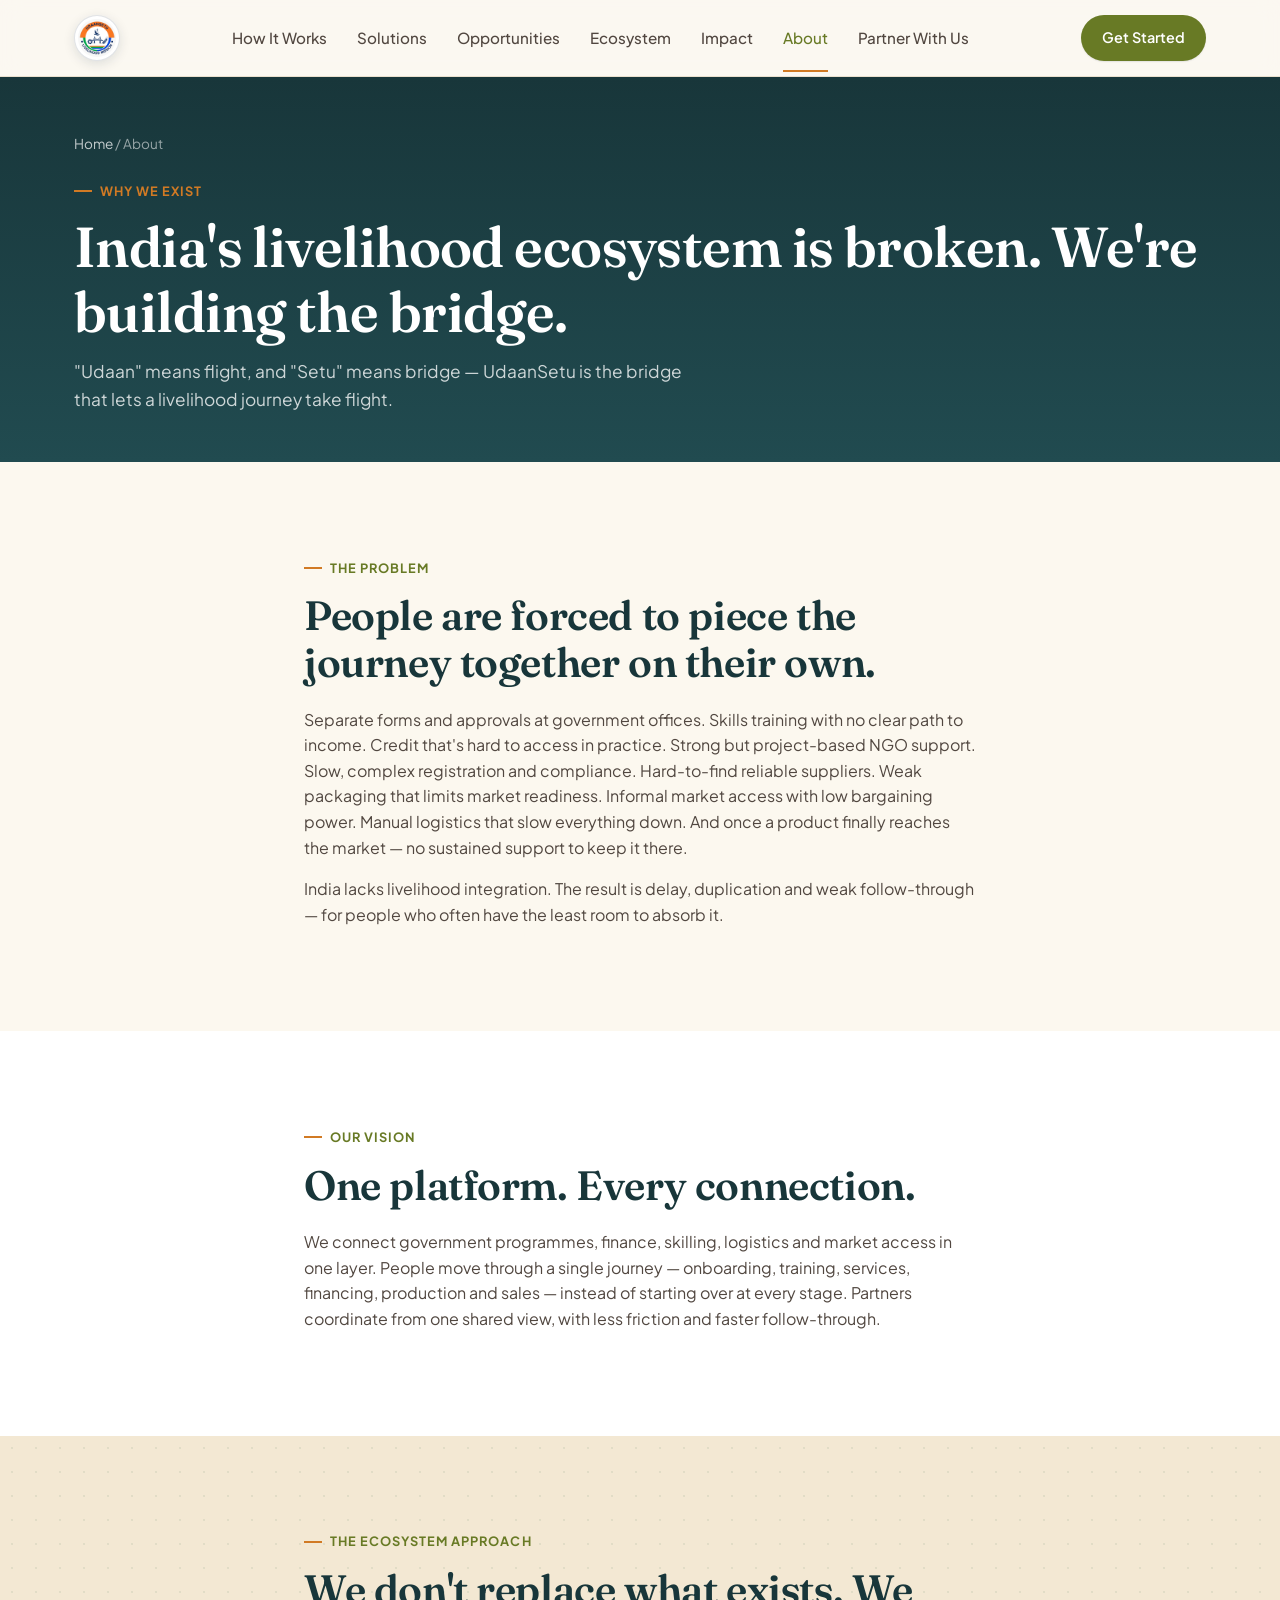
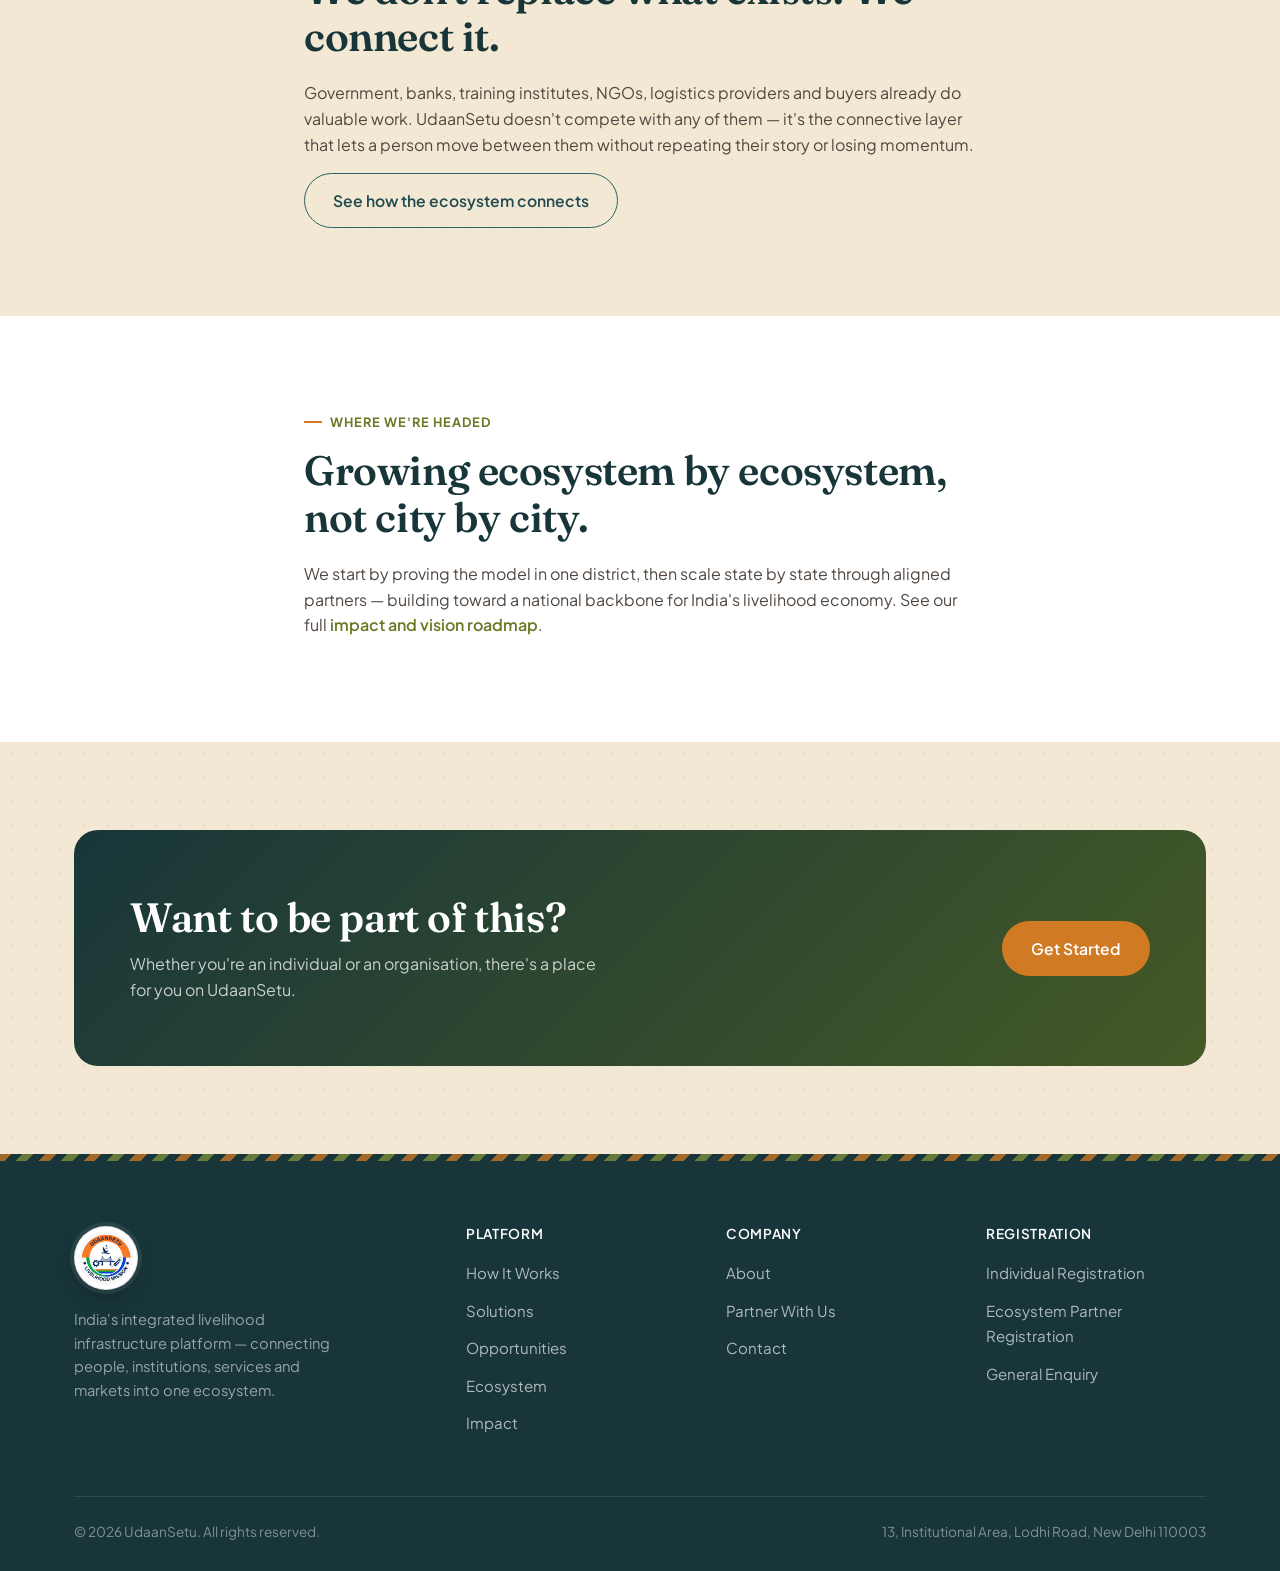
==== pages/about.html @ 78b19606 "Add new pages for Impact, Opportunities, Partner With Us, and Solutions sections in UdaanSetu websit" ====
<!DOCTYPE html>
<html lang="en">
<head>
<meta charset="UTF-8">
<meta name="viewport" content="width=device-width, initial-scale=1.0">
<title>About — UdaanSetu</title>
<meta name="description" content="Why UdaanSetu exists, the problem it solves, and the ecosystem approach behind it.">
<link rel="icon" href="../assets/logo/favicon.svg" type="image/svg+xml">
<link rel="preconnect" href="https://fonts.googleapis.com">
<link rel="preconnect" href="https://fonts.gstatic.com" crossorigin>
<link href="https://fonts.googleapis.com/css2?family=Fraunces:ital,wght@0,500;0,600;0,700;1,500;1,600&family=Plus+Jakarta+Sans:wght@400;500;600;700;800&display=swap" rel="stylesheet">
<link rel="stylesheet" href="../css/style.css">
</head>
<body>
<header class="navbar">
  <div class="container">
    <a href="../index.html" class="nav-logo"><img src="../assets/logo/logo.jpg" alt="UdaanSetu"></a>
    <nav class="nav-links" aria-label="Primary">
      <a href="how-it-works.html">How It Works</a>
      <a href="solutions.html">Solutions</a>
      <a href="opportunities.html">Opportunities</a>
      <a href="ecosystem.html">Ecosystem</a>
      <a href="impact.html">Impact</a>
      <a href="about.html" class="active">About</a>
      <a href="partner.html">Partner With Us</a>
    </nav>
    <div class="nav-cta"><button class="btn btn-primary btn-sm" data-open-modal>Get Started</button></div>
    <button class="nav-toggle" aria-label="Open menu" aria-expanded="false"><span></span></button>
  </div>
  <div class="mobile-menu">
    <a href="how-it-works.html">How It Works</a>
    <a href="solutions.html">Solutions</a>
    <a href="opportunities.html">Opportunities</a>
    <a href="ecosystem.html">Ecosystem</a>
    <a href="impact.html">Impact</a>
    <a href="about.html">About</a>
    <a href="partner.html">Partner With Us</a>
    <a href="contact.html">Contact</a>
    <div class="mobile-cta"><button class="btn btn-primary btn-block" data-open-modal>Get Started</button></div>
  </div>
</header>

<section class="page-hero">
  <div class="container">
    <div class="breadcrumb"><a href="../index.html">Home</a> / About</div>
    <span class="eyebrow">Why we exist</span>
    <h1>India's livelihood ecosystem is broken. We're building the bridge.</h1>
    <p>"Udaan" means flight, and "Setu" means bridge — UdaanSetu is the bridge that lets a livelihood journey take flight.</p>
  </div>
</section>

<section class="reveal">
  <div class="container section-narrow">
    <span class="eyebrow">The problem</span>
    <h2>People are forced to piece the journey together on their own.</h2>
    <p>Separate forms and approvals at government offices. Skills training with no clear path to income. Credit that's hard to access in practice. Strong but project-based NGO support. Slow, complex registration and compliance. Hard-to-find reliable suppliers. Weak packaging that limits market readiness. Informal market access with low bargaining power. Manual logistics that slow everything down. And once a product finally reaches the market — no sustained support to keep it there.</p>
    <p>India lacks livelihood integration. The result is delay, duplication and weak follow-through — for people who often have the least room to absorb it.</p>
  </div>
</section>

<section class="bg-white reveal">
  <div class="container section-narrow">
    <span class="eyebrow">Our vision</span>
    <h2>One platform. Every connection.</h2>
    <p>We connect government programmes, finance, skilling, logistics and market access in one layer. People move through a single journey — onboarding, training, services, financing, production and sales — instead of starting over at every stage. Partners coordinate from one shared view, with less friction and faster follow-through.</p>
  </div>
</section>

<section class="bg-cream reveal">
  <div class="container section-narrow">
    <span class="eyebrow">The ecosystem approach</span>
    <h2>We don't replace what exists. We connect it.</h2>
    <p>Government, banks, training institutes, NGOs, logistics providers and buyers already do valuable work. UdaanSetu doesn't compete with any of them — it's the connective layer that lets a person move between them without repeating their story or losing momentum.</p>
    <a class="btn btn-secondary" href="ecosystem.html">See how the ecosystem connects</a>
  </div>
</section>

<section class="bg-white reveal">
  <div class="container section-narrow">
    <span class="eyebrow">Where we're headed</span>
    <h2>Growing ecosystem by ecosystem, not city by city.</h2>
    <p>We start by proving the model in one district, then scale state by state through aligned partners — building toward a national backbone for India's livelihood economy. See our full <a href="impact.html" style="color:var(--green-600);font-weight:600;">impact and vision roadmap</a>.</p>
  </div>
</section>

<section class="bg-cream reveal">
  <div class="container">
    <div class="cta-band">
      <div>
        <h2>Want to be part of this?</h2>
        <p>Whether you're an individual or an organisation, there's a place for you on UdaanSetu.</p>
      </div>
      <div class="actions">
        <button class="btn btn-saffron" data-open-modal>Get Started</button>
      </div>
    </div>
  </div>
</section>
<footer class="footer">
  <div class="container">
    <div class="footer-grid">
      <div class="footer-brand">
        <a href="../index.html" class="nav-logo"><img src="../assets/logo/logo.jpg" alt="UdaanSetu"></a>
        <p>India's integrated livelihood infrastructure platform — connecting people, institutions, services and markets into one ecosystem.</p>
      </div>
      <div>
        <h4>Platform</h4>
        <ul>
          <li><a href="how-it-works.html">How It Works</a></li>
          <li><a href="solutions.html">Solutions</a></li>
          <li><a href="opportunities.html">Opportunities</a></li>
          <li><a href="ecosystem.html">Ecosystem</a></li>
          <li><a href="impact.html">Impact</a></li>
        </ul>
      </div>
      <div>
        <h4>Company</h4>
        <ul>
          <li><a href="about.html">About</a></li>
          <li><a href="partner.html">Partner With Us</a></li>
          <li><a href="contact.html">Contact</a></li>
        </ul>
      </div>
      <div>
        <h4>Registration</h4>
        <ul>
          <li><a href="#" data-form="individual" target="_blank" rel="noopener">Individual Registration</a></li>
          <li><a href="#" data-form="partner" target="_blank" rel="noopener">Ecosystem Partner Registration</a></li>
          <li><a href="#" data-form="enquiry" target="_blank" rel="noopener">General Enquiry</a></li>
        </ul>
      </div>
    </div>
    <div class="footer-bottom">
      <span>© <span data-year></span> UdaanSetu. All rights reserved.</span>
      <span data-contact="address"></span>
    </div>
  </div>
</footer>
<div class="modal-overlay">
  <div class="modal" role="dialog" aria-modal="true" aria-labelledby="modalTitle">
    <button class="modal-close" data-close-modal aria-label="Close">✕</button>
    <h3 id="modalTitle">How would you like to participate?</h3>
    <p>Pick the option that fits you — it opens the right registration form.</p>
    <a href="#" class="modal-option" data-form="individual" target="_blank" rel="noopener">
      <span><span class="opt-title">I'm an Individual</span><span class="opt-sub">Start or grow my livelihood</span></span>
      <span class="opt-arrow">→</span>
    </a>
    <a href="#" class="modal-option" data-form="partner" target="_blank" rel="noopener">
      <span><span class="opt-title">I'm an Organization / Partner</span><span class="opt-sub">Offer services, programmes or opportunities</span></span>
      <span class="opt-arrow">→</span>
    </a>
    <a href="#" class="modal-option" data-form="enquiry" target="_blank" rel="noopener">
      <span><span class="opt-title">I have a General Enquiry</span><span class="opt-sub">Ask us a question</span></span>
      <span class="opt-arrow">→</span>
    </a>
  </div>
</div>
<script src="../js/config.js"></script>
<script src="../js/main.js"></script>
</body>
</html>
---- css/style.css ----
/* ==========================================================================
   UdaanSetu — Design System
  Palette: textile-inspired teal + burgundy + saffron, on warm light neutral
   Type: Fraunces (display serif, echoes the brand's italic logotype) + Plus Jakarta Sans (body/UI)
   ========================================================================== */

:root {
  /* Color tokens */
  --navy-950: #18363A;
  --navy-900: #214B50;
  --navy-800: #2C6267;
  --navy-700: #3C7472;
  --navy-600: #5A8A7B;
  --green-700: #52641F;
  --green-600: #687A25;
  --green-500: #81913D;
  --green-100: #E9ECD7;
  --saffron-600: #A9581D;
  --saffron-500: #D17A24;
  --saffron-100: #F5E3C7;
  --terracotta-600: #8F2C3E;
  --cream-50: #FCF8EF;
  --cream-100: #F3E8D3;
  --white: #FFFFFF;
  --ink-900: #241F1D;
  --ink-700: #514740;
  --ink-500: #786C60;
  --ink-300: #9BA5AC;
  --border: #DCCCB4;
  --border-soft: #EAE0CE;

  /* Type */
  --font-display: "Fraunces", "Georgia", serif;
  --font-body: "Plus Jakarta Sans", -apple-system, BlinkMacSystemFont, "Segoe UI", sans-serif;

  /* Spacing / layout */
  --container: 1180px;
  --radius-sm: 10px;
  --radius-md: 16px;
  --radius-lg: 24px;
  --shadow-sm: 0 1px 2px rgba(10, 31, 48, 0.06), 0 1px 1px rgba(10, 31, 48, 0.04);
  --shadow-md: 0 8px 24px rgba(10, 31, 48, 0.08);
  --shadow-lg: 0 20px 50px rgba(10, 31, 48, 0.12);
}

*, *::before, *::after { box-sizing: border-box; }
html { scroll-behavior: smooth; overflow-x: hidden; }

@media (prefers-reduced-motion: reduce) {
  html { scroll-behavior: auto; }
  *, *::before, *::after {
    animation-duration: 0.01ms !important;
    animation-iteration-count: 1 !important;
    transition-duration: 0.01ms !important;
    scroll-behavior: auto !important;
  }
}

body {
  margin: 0;
  font-family: var(--font-body);
  background: var(--cream-50);
  color: var(--ink-900);
  line-height: 1.6;
  font-size: 16px;
  -webkit-font-smoothing: antialiased;
  overflow-x: hidden;
}

img, svg, video { max-width: 100%; display: block; }
a { color: inherit; text-decoration: none; }
ul { margin: 0; padding: 0; list-style: none; }
button { font: inherit; cursor: pointer; }

h1, h2, h3, h4 {
  font-family: var(--font-display);
  color: var(--navy-950);
  margin: 0 0 0.5em;
  line-height: 1.15;
  font-weight: 600;
  letter-spacing: -0.01em;
}

h1 { font-size: clamp(2.4rem, 4.4vw, 3.6rem); }
h2 { font-size: clamp(1.9rem, 3.2vw, 2.6rem); }
h3 { font-size: 1.4rem; }
h4 { font-size: 1.1rem; }

p { margin: 0 0 1em; color: var(--ink-700); }

.container {
  width: 100%;
  max-width: var(--container);
  margin: 0 auto;
  padding: 0 clamp(16px, 4vw, 24px);
}

section { padding: 88px 0; }
@media (max-width: 768px) { section { padding: 56px 0; } }

.section-narrow { max-width: 720px; }

.eyebrow {
  display: inline-flex;
  align-items: center;
  gap: 8px;
  font-family: var(--font-body);
  font-size: 0.8rem;
  font-weight: 700;
  letter-spacing: 0.08em;
  text-transform: uppercase;
  color: var(--green-600);
  margin-bottom: 14px;
}
.eyebrow::before {
  content: "";
  width: 18px;
  height: 2px;
  background: var(--saffron-500);
  display: inline-block;
}

.section-head { max-width: 640px; margin-bottom: 48px; }
.section-head p { font-size: 1.08rem; color: var(--ink-500); }
.section-head.center { margin-left: auto; margin-right: auto; text-align: center; }

/* ---------- Buttons ---------- */
.btn {
  display: inline-flex;
  align-items: center;
  justify-content: center;
  gap: 8px;
  padding: 14px 28px;
  border-radius: 100px;
  font-weight: 600;
  font-size: 0.98rem;
  border: 1.5px solid transparent;
  min-height: 44px;
  transition: transform 0.18s ease, box-shadow 0.18s ease, background 0.18s ease, color 0.18s ease, border-color 0.18s ease;
  white-space: nowrap;
}
.btn:focus-visible {
  outline: 3px solid var(--saffron-500);
  outline-offset: 2px;
}
.btn-primary {
  background: var(--green-600);
  color: var(--white);
  box-shadow: var(--shadow-sm);
}
.btn-primary:hover { background: var(--green-700); transform: translateY(-1px); box-shadow: var(--shadow-md); }

.btn-secondary {
  background: transparent;
  color: var(--navy-900);
  border-color: var(--navy-800);
}
.btn-secondary:hover { background: var(--navy-900); color: var(--white); transform: translateY(-1px); }

.btn-ghost {
  background: var(--white);
  color: var(--navy-900);
  border-color: var(--border);
}
.btn-ghost:hover { border-color: var(--navy-800); }

.btn-saffron {
  background: var(--saffron-500);
  color: var(--white);
}
.btn-saffron:hover { background: var(--saffron-600); transform: translateY(-1px); box-shadow: var(--shadow-md); }

.btn-sm { padding: 10px 20px; font-size: 0.9rem; }
.btn-block { width: 100%; }

/* ---------- Navbar ---------- */
.navbar {
  position: sticky;
  top: 0;
  z-index: 100;
  background: rgba(251, 248, 242, 0.88);
  backdrop-filter: blur(10px);
  border-bottom: 1px solid var(--border-soft);
}
.navbar .container {
  display: flex;
  align-items: center;
  justify-content: space-between;
  height: 76px;
  min-width: 0;
}
.nav-logo {
  display: flex;
  align-items: center;
  gap: 10px;
  font-family: var(--font-display);
  font-style: italic;
  font-weight: 600;
  font-size: 1.5rem;
  color: var(--navy-950);
  min-width: 0;
}
.nav-logo img {
  width: auto;
  height: 46px;
  aspect-ratio: 1;
  object-fit: contain;
  flex: 0 0 auto;
  padding: 3px;
  background: var(--white);
  border: 1px solid rgba(10, 31, 48, 0.12);
  border-radius: 50%;
  box-shadow: 0 3px 12px rgba(10, 31, 48, 0.12);
}
.nav-logo .dot { color: var(--saffron-500); font-style: normal; }
.nav-links {
  display: flex;
  align-items: center;
  gap: 30px;
}
.nav-links a {
  font-size: 0.95rem;
  font-weight: 500;
  color: var(--ink-700);
  transition: color 0.15s ease;
  position: relative;
}
.nav-links a:hover, .nav-links a.active { color: var(--green-600); }
.nav-links a.active::after {
  content: "";
  position: absolute;
  left: 0; right: 0; bottom: -22px;
  height: 2px;
  background: var(--saffron-500);
}
.nav-cta { display: flex; align-items: center; gap: 12px; }

.nav-toggle {
  display: none;
  background: none;
  border: none;
  width: 40px;
  height: 40px;
  align-items: center;
  justify-content: center;
  flex: 0 0 40px;
  border-radius: 8px;
}
.nav-toggle:focus-visible { outline: 3px solid var(--saffron-500); outline-offset: 2px; }
.nav-toggle span, .nav-toggle::before, .nav-toggle::after {
  content: "";
  display: block;
  width: 22px;
  height: 2px;
  background: var(--navy-950);
  margin: 4px 0;
  transition: transform 0.2s ease, opacity 0.2s ease;
}

.mobile-menu {
  visibility: hidden;
  opacity: 0;
  transform: translateY(-8px);
  position: absolute;
  top: 100%;
  left: 0;
  right: 0;
  height: calc(100dvh - 76px);
  background: var(--cream-50);
  z-index: 99;
  padding: 24px;
  overflow-y: auto;
  overscroll-behavior: contain;
  transition: opacity 0.2s ease, transform 0.2s ease, visibility 0.2s ease;
}
.mobile-menu.open { visibility: visible; opacity: 1; transform: translateY(0); }
.mobile-menu a {
  display: block;
  padding: 16px 4px;
  font-size: 1.15rem;
  font-weight: 600;
  color: var(--navy-950);
  border-bottom: 1px solid var(--border-soft);
}
.mobile-menu .mobile-cta { margin-top: 24px; display: flex; flex-direction: column; gap: 12px; }

@media (max-width: 960px) {
  .nav-links, .nav-cta { display: none; }
  .nav-toggle { display: flex; }
}

/* ---------- Hero ---------- */
.hero {
  padding: 64px 0 40px;
  overflow: hidden;
  position: relative;
  isolation: isolate;
  background: var(--cream-50);
}
.hero::before,
.hero::after {
  content: "";
  position: absolute;
  pointer-events: none;
  opacity: 0.2;
  z-index: -1;
}
.hero::before {
  width: 170px;
  height: 170px;
  right: 7%;
  top: 18px;
  border: 1px solid var(--saffron-500);
  transform: rotate(45deg);
  box-shadow: inset 0 0 0 12px var(--cream-50), inset 0 0 0 13px var(--green-500);
}
.hero::after {
  width: 110px;
  height: 110px;
  left: 2%;
  bottom: 20px;
  border: 1px solid var(--green-500);
  transform: rotate(45deg);
}
.hero-grid {
  display: grid;
  grid-template-columns: 1.05fr 0.95fr;
  gap: 48px;
  align-items: center;
  min-width: 0;
}
.hero-copy .eyebrow { color: var(--saffron-600); }
.hero-copy h1 { margin-bottom: 20px; }
.hero-copy h1 em { color: var(--green-600); font-style: italic; }
.hero-copy .lede {
  font-size: 1.15rem;
  color: var(--ink-700);
  max-width: 540px;
  margin-bottom: 32px;
}
.hero-actions { display: flex; gap: 14px; flex-wrap: wrap; margin-bottom: 28px; }
.hero-meta {
  display: flex;
  gap: 22px;
  flex-wrap: wrap;
  font-size: 0.88rem;
  color: var(--ink-500);
}
.hero-meta span { display: flex; align-items: center; gap: 6px; }
.hero-meta strong { color: var(--navy-900); }

.hero-visual {
  position: relative;
  aspect-ratio: 1 / 1;
  max-width: 560px;
  margin: 0 auto;
}
.hero-image-frame {
  position: relative;
  height: 100%;
  padding: 12px;
  background: var(--white);
  border: 1px solid var(--border);
  border-radius: 28px;
  box-shadow: var(--shadow-lg);
  transform: rotate(1.2deg);
}
.hero-image-frame::before {
  content: "";
  position: absolute;
  inset: 18px -18px -18px 18px;
  background: var(--saffron-100);
  border-radius: 28px;
  z-index: -1;
}
.hero-image-frame img {
  width: 100%;
  height: 100%;
  object-fit: cover;
  object-position: center;
  border-radius: 20px;
}
.image-caption {
  position: absolute;
  left: 28px;
  bottom: 28px;
  padding: 9px 13px;
  border-radius: 8px;
  background: rgba(255, 255, 255, 0.94);
  color: var(--navy-900);
  font-size: 0.78rem;
  font-weight: 700;
  box-shadow: var(--shadow-sm);
}
.intro-grid {
  display: grid;
  grid-template-columns: 0.8fr 1.2fr;
  gap: 80px;
  align-items: start;
  min-width: 0;
}
.intro-grid p { font-size: 1.08rem; color: var(--ink-700); max-width: 680px; }
.intro-grid p:last-child { margin-bottom: 0; }
.intro-copy { min-width: 0; }
.story-image {
  margin: 28px 0 0;
  position: relative;
  max-width: 560px;
  padding: 8px;
  background: var(--white);
  border: 1px solid var(--border);
  border-radius: var(--radius-md);
  box-shadow: var(--shadow-md);
}
.story-image > img:first-child {
  width: 100%;
  aspect-ratio: 2.15 / 1;
  object-fit: cover;
  object-position: center 38%;
  border-radius: 10px;
}
.story-image figcaption {
  padding: 10px 8px 2px;
  color: var(--terracotta-600);
  font-family: var(--font-display);
  font-style: italic;
  font-size: 0.98rem;
}
.transparent-asset {
  position: absolute;
  width: 1px;
  height: 1px;
  opacity: 0;
  pointer-events: none;
}

@media (max-width: 960px) {
  .hero-grid { grid-template-columns: 1fr; }
  .hero-visual { order: -1; max-width: 420px; }
  .intro-grid { grid-template-columns: 1fr; gap: 18px; }
}

@media (max-width: 640px) {
  .hero { padding-top: 40px; }
  .hero-visual { order: 0; max-width: 100%; }
  .hero-image-frame { transform: none; }
  .image-caption { left: 24px; bottom: 24px; }
}

/* ---------- Page hero (secondary pages) ---------- */
.page-hero {
  padding: 56px 0 48px;
  background: linear-gradient(180deg, var(--navy-950) 0%, var(--navy-900) 100%);
  color: var(--white);
}
.page-hero .eyebrow { color: var(--saffron-500); }
.page-hero h1 { color: var(--white); margin-bottom: 14px; }
.page-hero p { color: rgba(255,255,255,0.78); font-size: 1.08rem; max-width: 620px; margin-bottom: 0; }
.breadcrumb { font-size: 0.85rem; color: rgba(255,255,255,0.55); margin-bottom: 18px; }
.breadcrumb a { color: rgba(255,255,255,0.75); }
.breadcrumb a:hover { color: var(--white); }

/* ---------- Cards ---------- */
.card {
  background: var(--white);
  border: 1px solid var(--border-soft);
  border-radius: var(--radius-md);
  padding: 30px;
  position: relative;
  overflow: hidden;
  transition: transform 0.2s ease, box-shadow 0.2s ease, border-color 0.2s ease;
}
.card::after {
  content: "";
  position: absolute;
  top: 0;
  left: 30px;
  width: 42px;
  height: 3px;
  background: var(--saffron-500);
  opacity: 0.7;
}
.card:hover { transform: translateY(-3px); box-shadow: var(--shadow-md); border-color: var(--border); }
.card .icon-badge { margin-bottom: 18px; }
.card h3 { margin-bottom: 8px; font-size: 1.2rem; }
.card p { margin-bottom: 0; color: var(--ink-500); font-size: 0.96rem; }

.icon-badge {
  width: 52px;
  height: 52px;
  border-radius: 14px;
  display: flex;
  align-items: center;
  justify-content: center;
  background: var(--green-100);
  color: var(--green-600);
}
.icon-badge.saffron { background: var(--saffron-100); color: var(--saffron-600); }
.icon-badge.navy { background: rgba(17, 52, 82, 0.08); color: var(--navy-800); }
.icon-badge svg { width: 26px; height: 26px; }

.grid { display: grid; gap: 24px; }
.grid-2 { grid-template-columns: repeat(2, 1fr); }
.grid-3 { grid-template-columns: repeat(3, 1fr); }
.grid-4 { grid-template-columns: repeat(4, 1fr); }
@media (max-width: 960px) { .grid-4 { grid-template-columns: repeat(2, 1fr); } .grid-3 { grid-template-columns: repeat(2, 1fr); } }
@media (max-width: 640px) { .grid-2, .grid-3, .grid-4 { grid-template-columns: 1fr; } }

/* ---------- Sections: tinted backgrounds ---------- */
.bg-white { background: var(--white); }
.bg-cream {
  background-color: var(--cream-100);
  background-image: radial-gradient(circle at 12px 12px, rgba(20, 77, 52, 0.08) 1px, transparent 1.5px);
  background-size: 24px 24px;
}
.bg-navy { background: var(--navy-950); color: rgba(255,255,255,0.9); }
.bg-navy h2, .bg-navy h3, .bg-navy h4 { color: var(--white); }
.bg-navy p { color: rgba(255,255,255,0.72); }
.bg-navy .eyebrow { color: var(--saffron-500); }

/* ---------- Problem / disconnected nodes ---------- */
.disconnect-row {
  display: flex;
  flex-wrap: wrap;
  gap: 14px;
  margin: 36px 0;
}
.disconnect-chip {
  padding: 10px 18px;
  border-radius: 100px;
  border: 1.5px dashed var(--border);
  color: var(--ink-500);
  font-size: 0.9rem;
  font-weight: 500;
  background: var(--white);
}
.transition-line {
  display: flex;
  align-items: center;
  gap: 14px;
  font-family: var(--font-display);
  font-style: italic;
  font-size: 1.3rem;
  color: var(--green-600);
  margin-top: 12px;
}
.transition-line .arrow { color: var(--saffron-500); font-style: normal; }

/* ---------- Journey / steps ---------- */
.journey-grid {
  display: grid;
  grid-template-columns: repeat(4, 1fr);
  gap: 20px;
}
@media (max-width: 960px) { .journey-grid { grid-template-columns: repeat(2, 1fr); } }
@media (max-width: 640px) { .journey-grid { grid-template-columns: 1fr; } }

.journey-step {
  background: var(--white);
  border-radius: var(--radius-md);
  padding: 28px 24px;
  border: 1px solid var(--border-soft);
  position: relative;
}
.journey-step .num {
  font-family: var(--font-display);
  font-style: italic;
  font-size: 2.2rem;
  color: var(--saffron-500);
  display: block;
  margin-bottom: 12px;
}
.journey-step h4 { margin-bottom: 8px; }
.journey-step p { font-size: 0.92rem; margin-bottom: 0; color: var(--ink-500); }
.journey-connector {
  display: none;
}
@media (min-width: 961px) {
  .journey-grid { position: relative; }
}

/* ---------- Ecosystem groups ---------- */
.ecosystem-group {
  border-radius: var(--radius-md);
  padding: 28px;
  border: 1px solid var(--border-soft);
  background: var(--white);
}
.ecosystem-group h4 { color: var(--green-600); font-size: 0.85rem; text-transform: uppercase; letter-spacing: 0.06em; font-family: var(--font-body); font-weight: 700; margin-bottom: 10px; }
.ecosystem-group p { font-size: 0.95rem; margin-bottom: 0; }

/* ---------- Stat blocks ---------- */
.stat-block { text-align: left; }
.stat-block .num {
  font-family: var(--font-display);
  font-size: clamp(2rem, 3.6vw, 2.8rem);
  color: var(--navy-950);
  display: block;
  line-height: 1;
  margin-bottom: 8px;
}
.stat-block .label { font-weight: 600; margin-bottom: 6px; }
.stat-block p { font-size: 0.9rem; color: var(--ink-500); margin-bottom: 0; }
.badge-target {
  display: inline-block;
  font-size: 0.72rem;
  font-weight: 700;
  text-transform: uppercase;
  letter-spacing: 0.05em;
  color: var(--saffron-600);
  background: var(--saffron-100);
  padding: 3px 10px;
  border-radius: 100px;
  margin-bottom: 10px;
}

/* ---------- CTA band ---------- */
.cta-band {
  background: linear-gradient(135deg, var(--navy-950) 0%, var(--green-700) 130%);
  border-radius: var(--radius-lg);
  padding: 64px 56px;
  color: var(--white);
  display: flex;
  align-items: center;
  justify-content: space-between;
  gap: 40px;
  flex-wrap: wrap;
}
.cta-band h2 { color: var(--white); margin-bottom: 10px; }
.cta-band p { color: rgba(255,255,255,0.75); margin-bottom: 0; max-width: 480px; }
.cta-band .actions { display: flex; gap: 14px; flex-wrap: wrap; }
@media (max-width: 768px) { .cta-band { padding: 40px 28px; } }

/* ---------- Footer ---------- */
.footer {
  background: var(--navy-950);
  color: rgba(255,255,255,0.65);
  padding: 72px 0 28px;
  position: relative;
  overflow: hidden;
}
.footer::before {
  content: "";
  position: absolute;
  top: 0;
  left: 0;
  right: 0;
  height: 7px;
  background: repeating-linear-gradient(135deg, var(--saffron-500) 0 8px, transparent 8px 16px, var(--green-500) 16px 24px, transparent 24px 32px);
  opacity: 0.75;
}
.footer > .container { position: relative; }
.footer-brand .nav-logo { margin-bottom: 18px; }
.footer-brand .nav-logo img {
  height: 64px;
  padding: 4px;
  box-shadow: 0 0 0 4px rgba(255,255,255,0.08), 0 8px 20px rgba(0,0,0,0.22);
}
.section-head h2::after {
  content: "";
  display: block;
  width: 44px;
  height: 3px;
  margin-top: 18px;
  background: linear-gradient(90deg, var(--saffron-500) 0 50%, var(--green-500) 50% 100%);
}
.section-head.center h2::after { margin-left: auto; margin-right: auto; }
.footer-grid {
  display: grid;
  grid-template-columns: 1.6fr 1fr 1fr 1fr;
  gap: 40px;
  padding-bottom: 48px;
  border-bottom: 1px solid rgba(255,255,255,0.1);
}
.footer-brand .nav-logo { color: var(--white); }
.footer-brand p { color: rgba(255,255,255,0.55); font-size: 0.92rem; margin-top: 14px; max-width: 280px; }
.footer h4 { color: var(--white); font-family: var(--font-body); font-size: 0.85rem; text-transform: uppercase; letter-spacing: 0.05em; margin-bottom: 18px; }
.footer ul li { margin-bottom: 12px; }
.footer ul a { font-size: 0.94rem; color: rgba(255,255,255,0.65); }
.footer ul a:hover { color: var(--saffron-500); }
.footer-bottom {
  padding-top: 24px;
  display: flex;
  justify-content: space-between;
  align-items: center;
  flex-wrap: wrap;
  gap: 12px;
  font-size: 0.85rem;
  color: rgba(255,255,255,0.45);
}
@media (max-width: 860px) {
  .footer-grid { grid-template-columns: 1fr 1fr; }
}
@media (max-width: 560px) {
  .footer-grid { grid-template-columns: 1fr; }
}

@media (max-width: 640px) {
  body { font-size: 15px; }
  section { padding: 48px 0; }
  h1 { font-size: clamp(2.15rem, 10vw, 2.8rem); }
  h2 { font-size: clamp(1.7rem, 8vw, 2.25rem); }
  .section-head { margin-bottom: 32px; }
  .section-head p, .page-hero p, .intro-grid p { font-size: 1rem; }
  .btn { width: 100%; white-space: normal; }
  .hero-actions, .cta-band .actions { width: 100%; }
  .hero-actions .btn, .cta-band .actions .btn { flex: 1 1 100%; }
  .page-hero { padding: 40px 0; }
  .breadcrumb { margin-bottom: 14px; }
  .card, .journey-step, .ecosystem-group, .phase-card { padding: 24px 20px; }
  .cta-band { padding: 32px 20px; gap: 26px; border-radius: var(--radius-md); }
  .modal { padding: 32px 20px 20px; border-radius: var(--radius-md); }
  .modal-option { padding: 16px; }
  .modal-option .opt-title, .modal-option .opt-sub { display: block; overflow-wrap: anywhere; }
  .nav-logo img { height: 40px; }
  .footer-brand .nav-logo img { height: 58px; }
  .hero::before { right: -62px; top: 12px; }
  .hero::after { left: -48px; bottom: 18px; }
}

/* ---------- Modal (Get Started) ---------- */
.modal-overlay {
  position: fixed;
  inset: 0;
  background: rgba(10, 31, 48, 0.55);
  backdrop-filter: blur(3px);
  z-index: 200;
  display: none;
  align-items: center;
  justify-content: center;
  padding: max(16px, env(safe-area-inset-top)) max(16px, env(safe-area-inset-right)) max(16px, env(safe-area-inset-bottom)) max(16px, env(safe-area-inset-left));
  overflow-y: auto;
}
.modal-overlay.open { display: flex; }
.modal {
  background: var(--white);
  border-radius: var(--radius-lg);
  max-width: 560px;
  width: 100%;
  padding: 40px;
  position: relative;
  box-shadow: var(--shadow-lg);
  animation: modalIn 0.22s ease;
  max-height: calc(100dvh - 32px);
  overflow-y: auto;
}
@keyframes modalIn {
  from { opacity: 0; transform: translateY(14px) scale(0.98); }
  to { opacity: 1; transform: translateY(0) scale(1); }
}
.modal-close {
  position: absolute;
  top: 20px; right: 20px;
  width: 36px; height: 36px;
  border-radius: 50%;
  background: var(--cream-100);
  border: none;
  display: flex; align-items: center; justify-content: center;
  font-size: 1.1rem;
  color: var(--ink-700);
}
.modal-close:hover { background: var(--border); }
.modal h3 { margin-bottom: 6px; }
.modal > p { color: var(--ink-500); margin-bottom: 26px; }
.modal-option {
  display: flex;
  align-items: center;
  justify-content: space-between;
  gap: 16px;
  width: 100%;
  text-align: left;
  padding: 18px 20px;
  border: 1.5px solid var(--border);
  border-radius: var(--radius-md);
  background: var(--white);
  margin-bottom: 12px;
  transition: border-color 0.15s ease, background 0.15s ease, transform 0.15s ease;
}
.modal-option:hover { border-color: var(--green-600); background: var(--green-100); transform: translateX(2px); }
.modal-option .opt-title { font-weight: 700; color: var(--navy-950); font-size: 1rem; margin-bottom: 3px; }
.modal-option .opt-sub { font-size: 0.85rem; color: var(--ink-500); }
.modal-option .opt-arrow { color: var(--green-600); font-size: 1.3rem; flex-shrink: 0; }

/* ---------- Utility ---------- */
.text-center { text-align: center; }
.mt-0 { margin-top: 0; }
.mb-0 { margin-bottom: 0; }
.flex { display: flex; }
.flex-wrap { flex-wrap: wrap; }
.gap-12 { gap: 12px; }
.reveal {
  opacity: 0;
  transform: translateY(18px);
  transition: opacity 0.6s ease, transform 0.6s ease;
}
.reveal.in-view { opacity: 1; transform: translateY(0); }

.divider {
  height: 1px;
  background: var(--border-soft);
  border: none;
  margin: 0;
}

.pill-list { display: flex; flex-wrap: wrap; gap: 10px; }
.pill {
  padding: 8px 16px;
  border-radius: 100px;
  background: var(--white);
  border: 1px solid var(--border);
  font-size: 0.85rem;
  font-weight: 500;
  color: var(--ink-700);
}

.table-wrap { overflow-x: auto; border-radius: var(--radius-md); border: 1px solid var(--border-soft); }
table { width: 100%; min-width: 560px; border-collapse: collapse; background: var(--white); }
th, td { padding: 14px 18px; text-align: left; font-size: 0.92rem; border-bottom: 1px solid var(--border-soft); }
th { background: var(--cream-100); font-family: var(--font-body); font-weight: 700; color: var(--navy-900); }
tr:last-child td { border-bottom: none; }

/* Roadmap phases */
.phase-track { display: grid; grid-template-columns: repeat(4, 1fr); gap: 20px; }
@media (max-width: 960px) { .phase-track { grid-template-columns: repeat(2, 1fr); } }
@media (max-width: 640px) { .phase-track { grid-template-columns: 1fr; } }
.phase-card {
  background: var(--white);
  border-radius: var(--radius-md);
  border: 1px solid var(--border-soft);
  padding: 26px 22px;
}
.phase-card .phase-tag {
  display: inline-block;
  font-size: 0.75rem;
  font-weight: 700;
  color: var(--white);
  background: var(--navy-800);
  padding: 4px 12px;
  border-radius: 100px;
  margin-bottom: 14px;
}
.phase-card ul { margin-top: 12px; }
.phase-card li {
  font-size: 0.88rem;
  color: var(--ink-500);
  padding-left: 18px;
  position: relative;
  margin-bottom: 8px;
}
.phase-card li::before {
  content: "";
  position: absolute;
  left: 0; top: 8px;
  width: 6px; height: 6px;
  border-radius: 50%;
  background: var(--green-500);
}

/* ---------- Hero / Ecosystem network SVG ---------- */
.network-svg { width: 100%; height: 100%; overflow: visible; }
.network-svg .orbit-line {
  stroke: var(--green-500);
  stroke-width: 1.6;
  fill: none;
  opacity: 0.55;
  stroke-dasharray: 5 6;
  animation: dashFlow 22s linear infinite;
}
.network-svg .orbit-line.alt { stroke: var(--saffron-500); opacity: 0.45; }
@keyframes dashFlow { to { stroke-dashoffset: -220; } }

.network-svg .core-ring {
  fill: none;
  stroke: var(--navy-800);
  stroke-width: 1;
  opacity: 0.18;
}
.network-svg .core-pulse {
  fill: var(--green-500);
  opacity: 0.14;
  animation: pulseGrow 3.2s ease-in-out infinite;
  transform-origin: center;
}
@keyframes pulseGrow {
  0%, 100% { transform: scale(0.92); opacity: 0.16; }
  50% { transform: scale(1.12); opacity: 0.05; }
}
.network-svg .core-node {
  fill: var(--navy-950);
}
.network-svg .core-label {
  font-family: var(--font-display);
  font-style: italic;
  font-size: 15px;
  fill: var(--white);
  text-anchor: middle;
  dominant-baseline: middle;
}
.network-svg .satellite {
  fill: var(--white);
  stroke: var(--border);
  stroke-width: 1.2;
  filter: drop-shadow(0 4px 10px rgba(10,31,48,0.12));
}
.network-svg .satellite-group {
  opacity: 0;
  animation: satIn 0.6s ease forwards;
}
.network-svg .sat-label {
  font-family: var(--font-body);
  font-weight: 700;
  font-size: 11.5px;
  fill: var(--navy-900);
  text-anchor: middle;
  dominant-baseline: middle;
}
.network-svg .sat-icon { stroke: var(--green-600); }
.network-svg .satellite-group.saffron .satellite { stroke: var(--saffron-100); }
.network-svg .satellite-group.saffron .sat-icon { stroke: var(--saffron-600); }
@keyframes satIn {
  from { opacity: 0; transform: scale(0.7); }
  to { opacity: 1; transform: scale(1); }
}

/* ---------- Ecosystem cross diagram (Ecosystem page) ---------- */
.eco-diagram {
  display: flex;
  flex-direction: column;
  align-items: center;
  gap: 0;
  max-width: 760px;
  margin: 0 auto;
}
.eco-node {
  background: var(--white);
  border: 1.5px solid var(--border);
  border-radius: var(--radius-md);
  padding: 16px 26px;
  font-weight: 700;
  color: var(--navy-900);
  font-size: 0.98rem;
  text-align: center;
  box-shadow: var(--shadow-sm);
  min-width: 180px;
}
.eco-node.center {
  background: var(--navy-950);
  color: var(--white);
  border-color: var(--navy-950);
  font-family: var(--font-display);
  font-style: italic;
  font-size: 1.3rem;
  padding: 22px 34px;
  border-radius: var(--radius-lg);
  box-shadow: var(--shadow-lg);
  position: relative;
  z-index: 2;
}
.eco-cross-row {
  display: flex;
  align-items: center;
  gap: 0;
}
.eco-h-line {
  width: 64px;
  height: 2px;
  background: repeating-linear-gradient(90deg, var(--green-500) 0 6px, transparent 6px 12px);
}
.eco-h-line.saffron { background: repeating-linear-gradient(90deg, var(--saffron-500) 0 6px, transparent 6px 12px); }
.eco-v-line {
  width: 2px;
  height: 44px;
  background: repeating-linear-gradient(180deg, var(--green-500) 0 6px, transparent 6px 12px);
}
@media (max-width: 640px) {
  .eco-cross-row { flex-direction: column; gap: 12px; }
  .eco-h-line { width: 2px; height: 28px; background: repeating-linear-gradient(180deg, var(--green-500) 0 6px, transparent 6px 12px); }
}
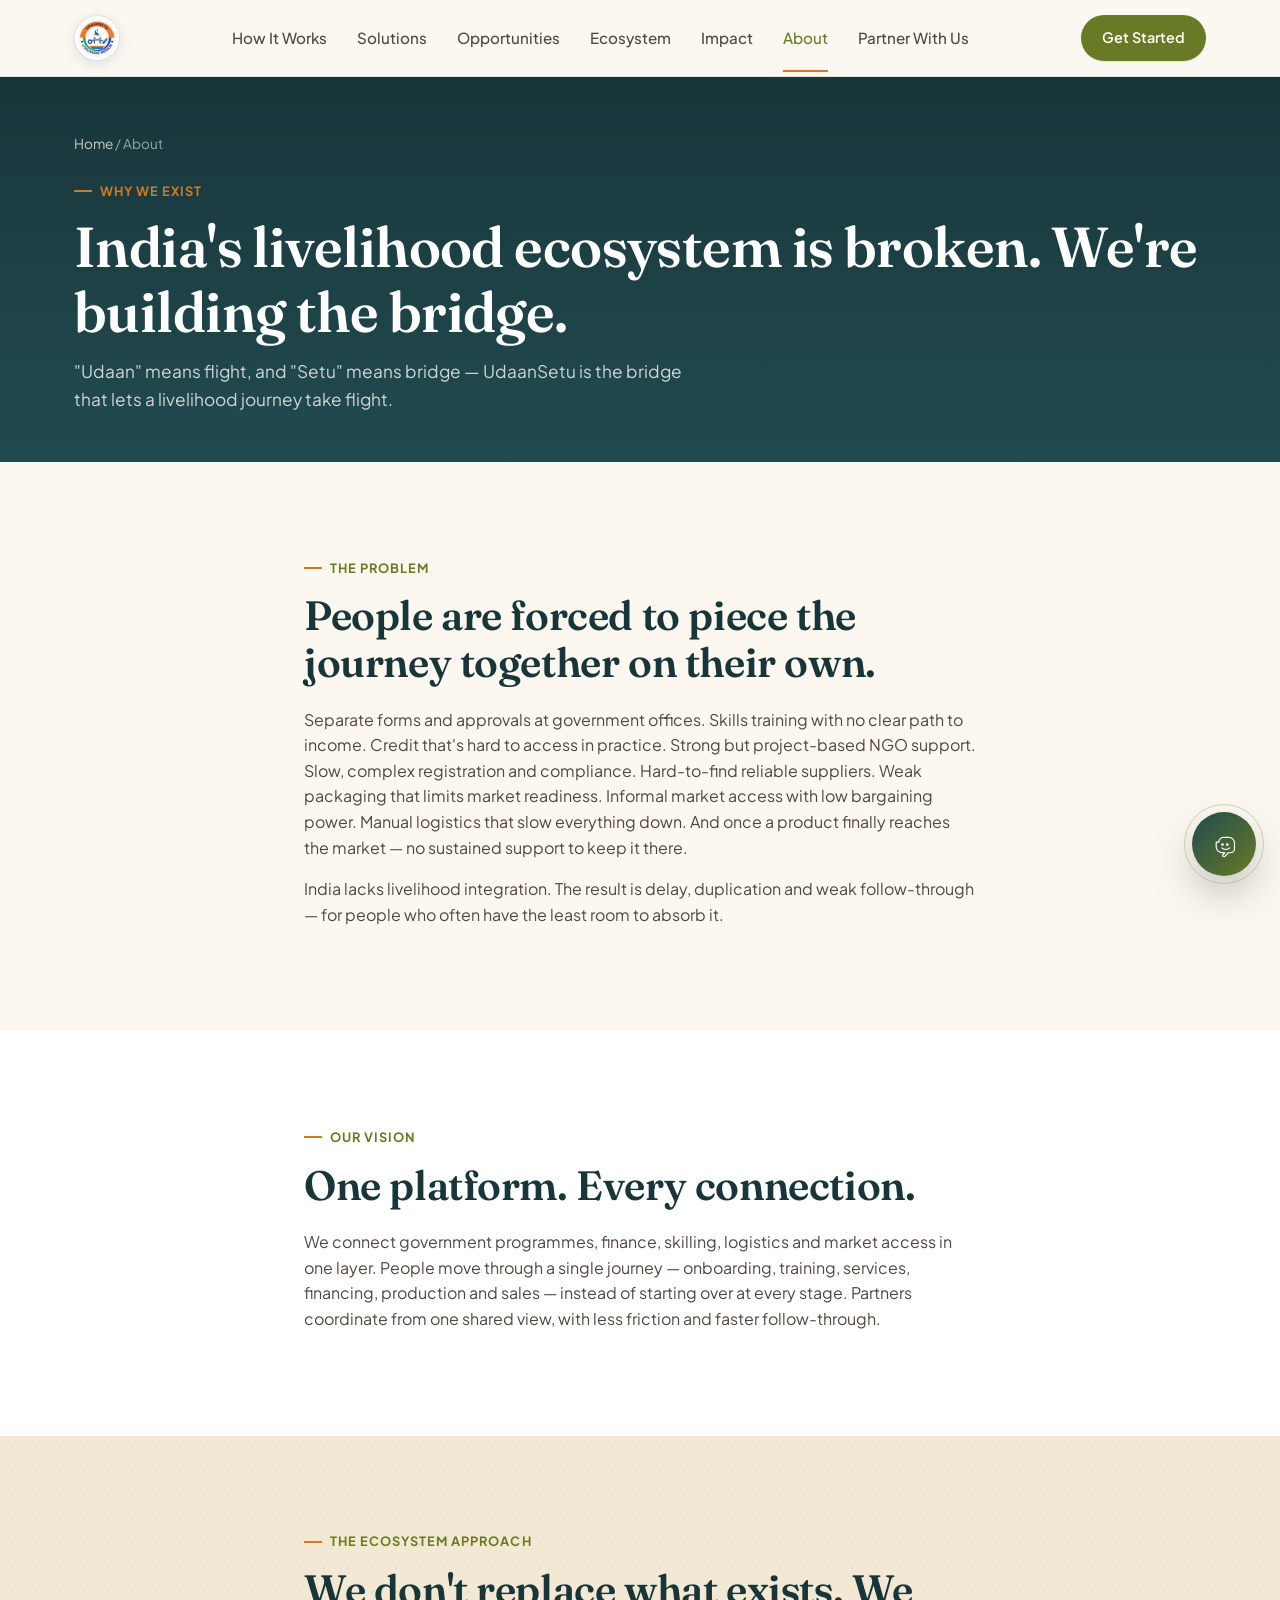
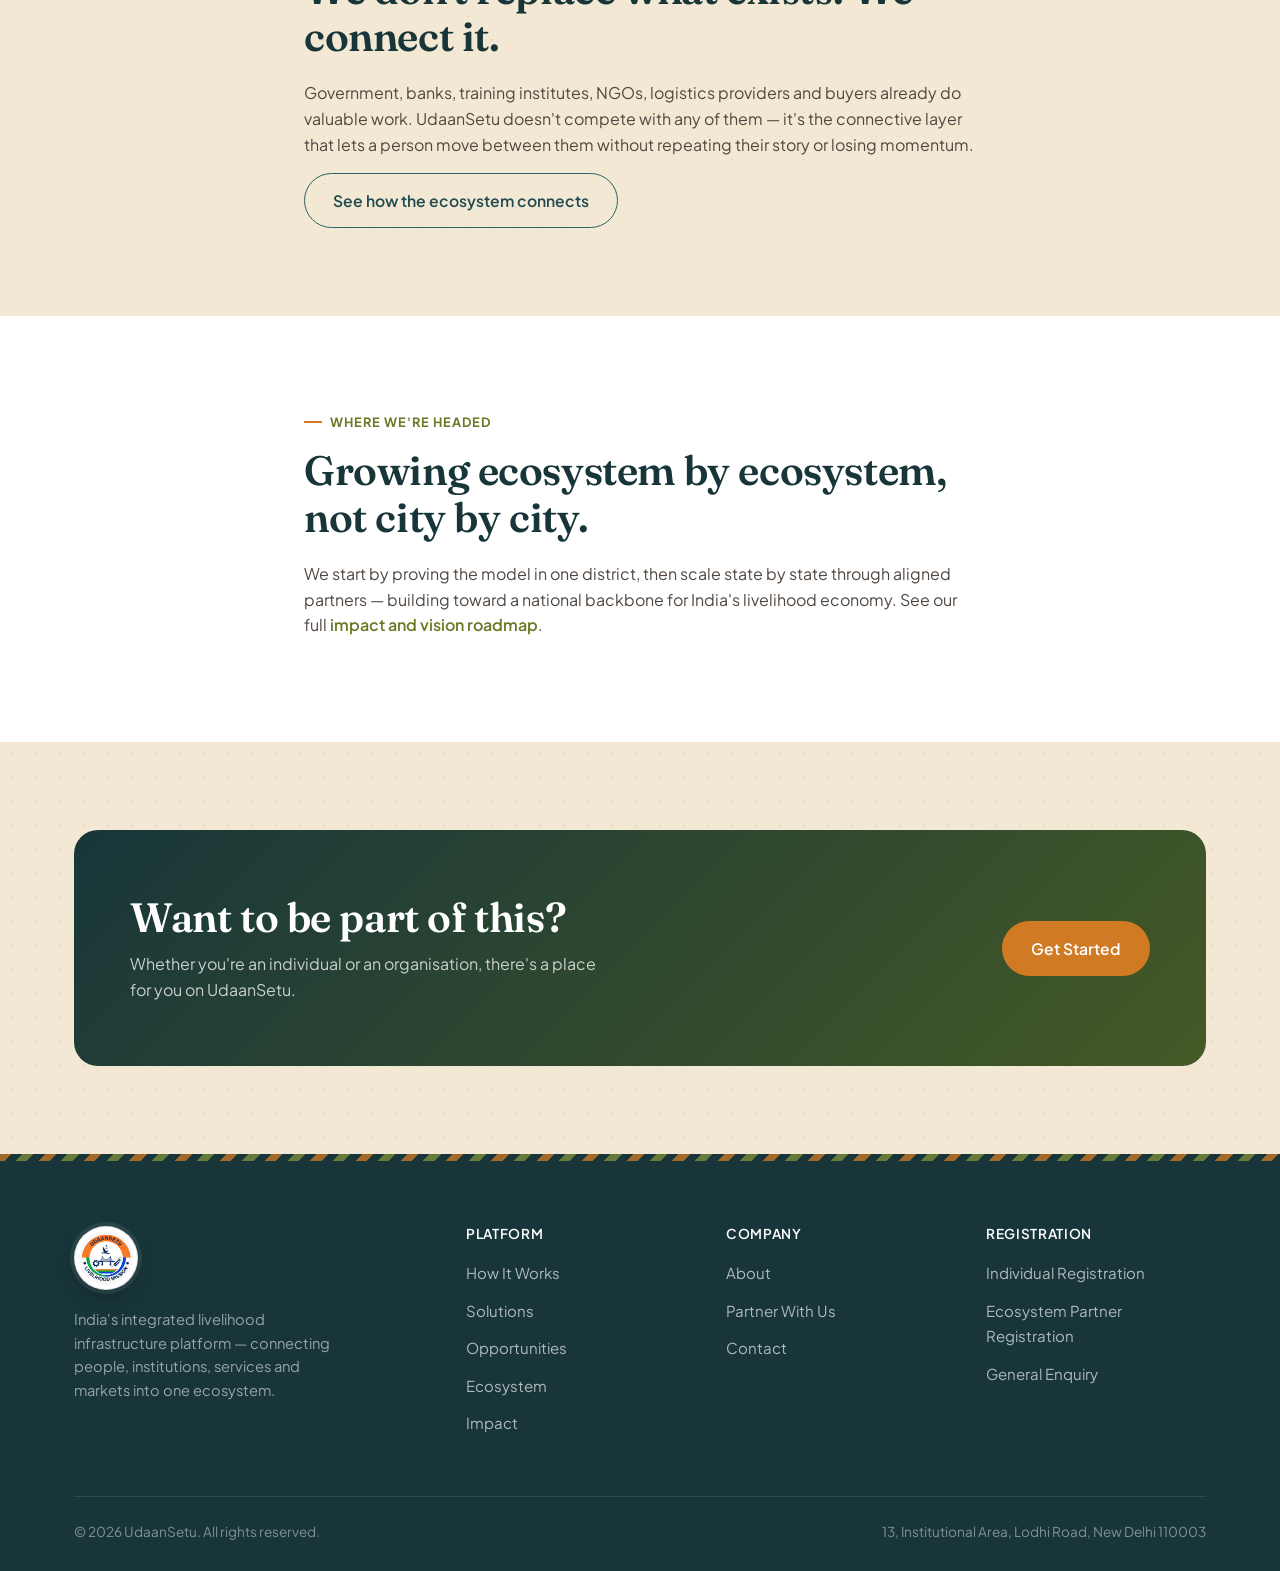
==== commit fa5b7986: "Added chatbot" ====
--- a/pages/about.html
+++ b/pages/about.html
@@ -157,5 +157,8 @@
 </div>
 <script src="../js/config.js"></script>
 <script src="../js/main.js"></script>
+<script src="../js/udaanSetuKnowledge.js"></script>
+<script src="../js/udaanSetuChatEngine.js"></script>
+<script src="../js/udaanSetuChatbot.js"></script>
 </body>
 </html>
--- a/css/style.css
+++ b/css/style.css
@@ -976,3 +976,429 @@
   .eco-cross-row { flex-direction: column; gap: 12px; }
   .eco-h-line { width: 2px; height: 28px; background: repeating-linear-gradient(180deg, var(--green-500) 0 6px, transparent 6px 12px); }
 }
+
+/* ---------- UdaanSetu Assistant ---------- */
+#udaansetu-chatbot-root {
+  position: fixed;
+  right: 24px;
+  bottom: 24px;
+  z-index: 220;
+  font-family: var(--font-body);
+}
+
+.udaansetu-launcher {
+  position: relative;
+  width: 64px;
+  height: 64px;
+  border: none;
+  border-radius: 50%;
+  background: linear-gradient(135deg, var(--navy-900) 0%, var(--green-600) 100%);
+  color: var(--white);
+  display: grid;
+  place-items: center;
+  box-shadow: 0 18px 40px rgba(25, 56, 58, 0.26);
+  cursor: pointer;
+  transition: transform 0.2s ease, box-shadow 0.2s ease;
+  animation: launcherPulse 3s ease-in-out infinite;
+}
+.udaansetu-launcher:hover {
+  transform: translateY(-2px) scale(1.04);
+  box-shadow: 0 22px 48px rgba(25, 56, 58, 0.28);
+}
+.udaansetu-launcher.is-open {
+  transform: scale(0.96);
+}
+.udaansetu-launcher-pulse {
+  position: absolute;
+  inset: -8px;
+  border-radius: 50%;
+  border: 1px solid rgba(130, 145, 61, 0.35);
+  animation: launcherRing 2.8s ease-out infinite;
+}
+.udaansetu-launcher-icon {
+  width: 28px;
+  height: 28px;
+  display: block;
+  position: relative;
+  z-index: 1;
+}
+.udaansetu-launcher-icon svg {
+  width: 100%;
+  height: 100%;
+}
+
+@keyframes launcherPulse {
+  0%, 100% { box-shadow: 0 10px 26px rgba(25, 56, 58, 0.2); }
+  50% { box-shadow: 0 16px 40px rgba(25, 56, 58, 0.28); }
+}
+@keyframes launcherRing {
+  0% { transform: scale(0.9); opacity: 0.9; }
+  80% { transform: scale(1.22); opacity: 0; }
+  100% { opacity: 0; }
+}
+
+.udaansetu-chat-widget {
+  position: absolute;
+  right: 0;
+  bottom: 78px;
+  width: min(410px, calc(100vw - 24px));
+  height: min(620px, calc(100vh - 110px));
+  background: rgba(255,255,255,0.9);
+  backdrop-filter: blur(10px);
+  border: 1px solid rgba(15, 41, 52, 0.1);
+  border-radius: 26px;
+  box-shadow: 0 20px 50px rgba(12, 31, 46, 0.18);
+  display: flex;
+  flex-direction: column;
+  overflow: hidden;
+  opacity: 0;
+  visibility: hidden;
+  transform: translateY(14px) scale(0.98);
+  transition: opacity 0.22s ease, transform 0.22s ease, visibility 0.22s ease;
+}
+.udaansetu-chat-widget.open {
+  opacity: 1;
+  visibility: visible;
+  transform: translateY(0) scale(1);
+}
+
+.udaansetu-chat-header {
+  display: flex;
+  align-items: center;
+  justify-content: space-between;
+  gap: 12px;
+  padding: 18px 18px 16px;
+  background: linear-gradient(135deg, rgba(24, 54, 58, 0.97), rgba(82, 100, 31, 0.9));
+  color: var(--white);
+  border-bottom: 1px solid rgba(255,255,255,0.12);
+}
+.udaansetu-header-brand {
+  display: flex;
+  align-items: center;
+  gap: 12px;
+  min-width: 0;
+}
+.udaansetu-header-icon {
+  width: 36px;
+  height: 36px;
+  display: grid;
+  place-items: center;
+  border-radius: 12px;
+  background: rgba(255,255,255,0.14);
+  border: 1px solid rgba(255,255,255,0.12);
+  flex-shrink: 0;
+}
+.udaansetu-header-icon svg {
+  width: 22px;
+  height: 22px;
+  color: var(--white);
+}
+.udaansetu-header-brand h3 {
+  margin: 0 0 2px;
+  color: var(--white);
+  font-size: 1rem;
+  font-family: var(--font-body);
+  letter-spacing: -0.02em;
+}
+.udaansetu-header-brand p {
+  margin: 0;
+  color: rgba(255,255,255,0.74);
+  font-size: 0.7rem;
+  line-height: 1.25;
+  white-space: normal;
+}
+.udaansetu-header-actions {
+  display: flex;
+  align-items: center;
+  gap: 8px;
+}
+.udaansetu-status {
+  display: inline-flex;
+  align-items: center;
+  gap: 7px;
+  font-size: 0.7rem;
+  color: rgba(255,255,255,0.84);
+  background: rgba(255,255,255,0.09);
+  border: 1px solid rgba(255,255,255,0.12);
+  border-radius: 999px;
+  padding: 5px 8px;
+}
+.udaansetu-status .dot {
+  width: 8px;
+  height: 8px;
+  background: #48d68a;
+  border-radius: 50%;
+  box-shadow: 0 0 0 4px rgba(72, 214, 138, 0.15);
+}
+.udaansetu-icon-button {
+  width: 34px;
+  height: 34px;
+  border: 1px solid rgba(255,255,255,0.12);
+  border-radius: 50%;
+  background: rgba(255,255,255,0.08);
+  color: var(--white);
+  font-size: 1.15rem;
+  display: grid;
+  place-items: center;
+  cursor: pointer;
+}
+.udaansetu-clear-confirm {
+  position: absolute;
+  inset: 0;
+  display: flex;
+  align-items: center;
+  justify-content: center;
+  background: rgba(13, 35, 40, 0.38);
+  backdrop-filter: blur(3px);
+  z-index: 2;
+}
+.udaansetu-clear-confirm.hidden {
+  display: none;
+}
+.udaansetu-dialog {
+  width: min(260px, calc(100% - 36px));
+  background: var(--white);
+  border-radius: 18px;
+  padding: 18px 16px 14px;
+  box-shadow: var(--shadow-lg);
+}
+.udaansetu-dialog p {
+  margin: 0 0 16px;
+  color: var(--ink-900);
+  font-weight: 600;
+  text-align: center;
+}
+.udaansetu-dialog-actions {
+  display: flex;
+  gap: 10px;
+}
+.udaansetu-dialog-actions button {
+  flex: 1;
+  border: none;
+  border-radius: 999px;
+  padding: 10px 12px;
+  font-weight: 600;
+  cursor: pointer;
+}
+.udaansetu-cancel {
+  background: var(--cream-100);
+  color: var(--navy-900);
+}
+.udaansetu-clear-action {
+  background: var(--terracotta-600);
+  color: var(--white);
+}
+
+.udaansetu-chat-body {
+  flex: 1;
+  overflow: hidden;
+  display: flex;
+  flex-direction: column;
+  background: linear-gradient(180deg, rgba(249,246,241,0.96), rgba(255,255,255,1));
+}
+.udaansetu-message-list {
+  flex: 1;
+  overflow-y: auto;
+  padding: 16px 14px 8px;
+  display: flex;
+  flex-direction: column;
+  gap: 12px;
+}
+.udaansetu-message {
+  display: flex;
+  align-items: flex-end;
+  gap: 8px;
+  animation: chatFade 0.25s ease;
+}
+.udaansetu-message.user {
+  justify-content: flex-end;
+}
+.udaansetu-avatar {
+  width: 24px;
+  height: 24px;
+  border-radius: 50%;
+  display: grid;
+  place-items: center;
+  background: linear-gradient(135deg, var(--green-600), var(--navy-800));
+  color: var(--white);
+  font-size: 0.72rem;
+  font-weight: 700;
+  flex-shrink: 0;
+  margin-bottom: 10px;
+}
+.udaansetu-bubble-wrap {
+  max-width: 82%;
+  display: flex;
+  flex-direction: column;
+  gap: 4px;
+}
+.udaansetu-message.user .udaansetu-bubble-wrap {
+  align-items: flex-end;
+}
+.udaansetu-bubble-meta {
+  font-size: 0.62rem;
+  color: var(--ink-500);
+  font-weight: 700;
+  text-transform: uppercase;
+  letter-spacing: 0.06em;
+  padding: 0 4px;
+}
+.udaansetu-bubble {
+  padding: 12px 14px;
+  border-radius: 16px 16px 16px 6px;
+  background: var(--white);
+  border: 1px solid rgba(23, 56, 66, 0.08);
+  color: var(--ink-900);
+  line-height: 1.52;
+  box-shadow: 0 8px 18px rgba(19, 47, 59, 0.05);
+  white-space: pre-line;
+  word-break: break-word;
+}
+.udaansetu-message.user .udaansetu-bubble {
+  background: linear-gradient(135deg, var(--green-700), var(--green-600));
+  color: var(--white);
+  border: none;
+  border-radius: 16px 16px 6px 16px;
+  box-shadow: 0 10px 22px rgba(72, 104, 53, 0.18);
+}
+.udaansetu-suggestions {
+  padding: 10px 12px 14px;
+  display: flex;
+  flex-wrap: wrap;
+  gap: 8px;
+  border-top: 1px solid rgba(19, 47, 59, 0.08);
+  background: rgba(255,255,255,0.6);
+}
+.udaansetu-suggestion {
+  border: 1px solid rgba(25, 56, 58, 0.1);
+  background: rgba(255,255,255,0.8);
+  color: var(--navy-900);
+  border-radius: 999px;
+  padding: 8px 12px;
+  font-size: 0.78rem;
+  font-weight: 600;
+  cursor: pointer;
+  transition: border-color 0.18s ease, transform 0.18s ease, background 0.18s ease;
+}
+.udaansetu-suggestion:hover {
+  border-color: rgba(82, 100, 31, 0.28);
+  background: rgba(233, 236, 215, 0.7);
+  transform: translateY(-1px);
+}
+
+.udaansetu-chat-form {
+  display: flex;
+  align-items: flex-end;
+  gap: 10px;
+  padding: 12px 12px 14px;
+  border-top: 1px solid rgba(19,47,59,0.08);
+  background: rgba(255,255,255,0.92);
+}
+.udaansetu-chat-form textarea {
+  flex: 1;
+  min-height: 44px;
+  max-height: 130px;
+  resize: none;
+  border: 1px solid rgba(25,56,58,0.12);
+  background: rgba(245,247,244,0.9);
+  color: var(--ink-900);
+  border-radius: 14px;
+  padding: 12px 14px;
+  font: inherit;
+  line-height: 1.4;
+  transition: border-color 0.18s ease, box-shadow 0.18s ease;
+}
+.udaansetu-chat-form textarea:focus {
+  outline: none;
+  border-color: rgba(82,100,31,0.55);
+  box-shadow: 0 0 0 3px rgba(129, 145, 61, 0.12);
+}
+.udaansetu-send-button {
+  width: 46px;
+  height: 46px;
+  border: none;
+  border-radius: 14px;
+  background: linear-gradient(135deg, var(--navy-900), var(--green-600));
+  color: var(--white);
+  display: grid;
+  place-items: center;
+  cursor: pointer;
+  box-shadow: 0 10px 20px rgba(25, 56, 58, 0.12);
+  transition: transform 0.18s ease, box-shadow 0.18s ease;
+}
+.udaansetu-send-button:hover {
+  transform: translateY(-1px) scale(1.02);
+  box-shadow: 0 12px 24px rgba(25, 56, 58, 0.18);
+}
+.udaansetu-send-button svg {
+  width: 17px;
+  height: 17px;
+}
+.udaansetu-send-button:disabled {
+  opacity: 0.5;
+  cursor: not-allowed;
+}
+
+.typing-bubble {
+  display: inline-flex;
+  align-items: center;
+  gap: 5px;
+  width: auto;
+  min-width: 76px;
+  justify-content: center;
+}
+.typing-dot {
+  width: 7px;
+  height: 7px;
+  border-radius: 50%;
+  background: rgba(24,54,58,0.62);
+  animation: typingBounce 1s ease-in-out infinite;
+}
+.typing-dot:nth-child(2) { animation-delay: 0.15s; }
+.typing-dot:nth-child(3) { animation-delay: 0.3s; }
+@keyframes typingBounce {
+  0%, 80%, 100% { transform: translateY(0); opacity: 0.45; }
+  40% { transform: translateY(-4px); opacity: 1; }
+}
+@keyframes chatFade {
+  from { opacity: 0; transform: translateY(8px); }
+  to { opacity: 1; transform: translateY(0); }
+}
+
+.sr-only {
+  position: absolute;
+  width: 1px;
+  height: 1px;
+  padding: 0;
+  margin: -1px;
+  overflow: hidden;
+  clip: rect(0,0,0,0);
+  white-space: nowrap;
+  border: 0;
+}
+
+@media (max-width: 640px) {
+  #udaansetu-chatbot-root {
+    right: 12px;
+    bottom: 12px;
+  }
+  .udaansetu-chat-widget {
+    right: 0;
+    bottom: 72px;
+    width: min(100vw - 12px, 420px);
+    height: min(72vh, 580px);
+    border-radius: 22px;
+  }
+  .udaansetu-chat-header {
+    padding: 14px 14px 12px;
+  }
+  .udaansetu-header-brand h3 {
+    font-size: 0.92rem;
+  }
+  .udaansetu-header-brand p {
+    font-size: 0.62rem;
+  }
+  .udaansetu-suggestion {
+    font-size: 0.72rem;
+  }
+}
